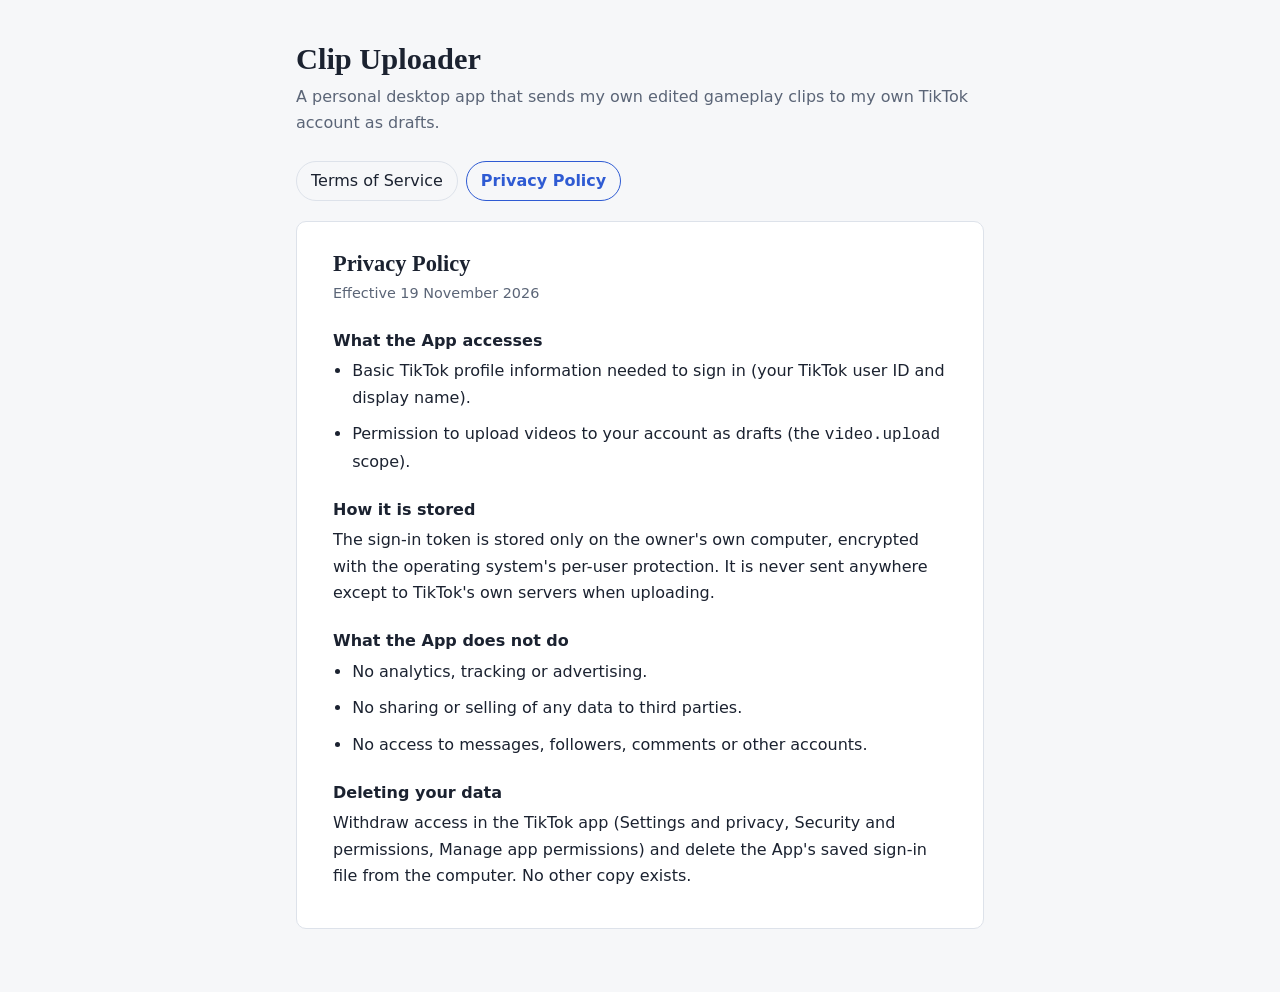
==== index.html @ be7443e2 "Add files via upload" ====
<!doctype html>
<html lang="en">
<head>
<meta charset="utf-8">
<meta name="viewport" content="width=device-width, initial-scale=1">
<title>Clip Uploader Privacy Policy</title>
<link rel="stylesheet" href="../style.css">
</head>
<body>
<div class="wrap">
  <h1>Clip Uploader</h1>
  <p class="sub">A personal desktop app that sends my own edited gameplay clips to my own TikTok account as drafts.</p>
  <nav>
    <a href="../terms/">Terms of Service</a>
    <a href="../privacy/" aria-current="page">Privacy Policy</a>
  </nav>
  <article>
    <h2>Privacy Policy</h2>
    <p class="eff">Effective 19 November 2026</p>
    <h3>What the App accesses</h3>
    <ul>
      <li>Basic TikTok profile information needed to sign in (your TikTok user ID and display name).</li>
      <li>Permission to upload videos to your account as drafts (the <code>video.upload</code> scope).</li>
    </ul>
    <h3>How it is stored</h3>
    <p>The sign-in token is stored only on the owner's own computer, encrypted with the operating system's per-user protection. It is never sent anywhere except to TikTok's own servers when uploading.</p>
    <h3>What the App does not do</h3>
    <ul>
      <li>No analytics, tracking or advertising.</li>
      <li>No sharing or selling of any data to third parties.</li>
      <li>No access to messages, followers, comments or other accounts.</li>
    </ul>
    <h3>Deleting your data</h3>
    <p>Withdraw access in the TikTok app (Settings and privacy, Security and permissions, Manage app permissions) and delete the App's saved sign-in file from the computer. No other copy exists.</p>
  </article>
</div>
</body>
</html>
---- style.css ----
:root {
  --bg: #f6f7f9; --surface: #ffffff; --fg: #1b2230; --muted: #5b6577; --line: #dde2ea; --accent: #2f5bd3;
  color-scheme: light;
}
@media (prefers-color-scheme: dark) {
  :root { --bg: #12161d; --surface: #191f29; --fg: #e6eaf1; --muted: #9aa5b6; --line: #2a3240; --accent: #8fb0ff; color-scheme: dark; }
}
* { box-sizing: border-box; }
body { margin: 0; background: var(--bg); color: var(--fg); font: 16px/1.65 "Segoe UI", system-ui, -apple-system, sans-serif; }
.wrap { max-width: 720px; margin: 0 auto; padding: 40px max(16px, env(safe-area-inset-right, 0px)) 64px max(16px, env(safe-area-inset-left, 0px)); }
h1, h2 { font-family: Georgia, "Times New Roman", serif; line-height: 1.25; text-wrap: balance; }
h1 { font-size: 1.9rem; margin: 0 0 6px; }
.sub, .eff { color: var(--muted); }
.sub { margin: 0 0 24px; }
nav { display: flex; gap: 8px; flex-wrap: wrap; margin-bottom: 20px; }
nav a { color: var(--fg); text-decoration: none; padding: 6px 14px; border: 1px solid var(--line); border-radius: 999px; }
nav a[aria-current="page"] { border-color: var(--accent); color: var(--accent); font-weight: 600; }
a:focus-visible { outline: 2px solid var(--accent); outline-offset: 2px; }
article { background: var(--surface); border: 1px solid var(--line); border-radius: 10px; padding: 28px clamp(18px, 4vw, 36px); }
article h2 { font-size: 1.4rem; margin: 0 0 4px; }
article h3 { font-size: 1rem; margin: 22px 0 4px; }
article p, article li { margin: 0 0 10px; }
article ul { padding-left: 1.2em; margin: 0 0 10px; }
.eff { font-size: .9rem; margin-bottom: 16px; }
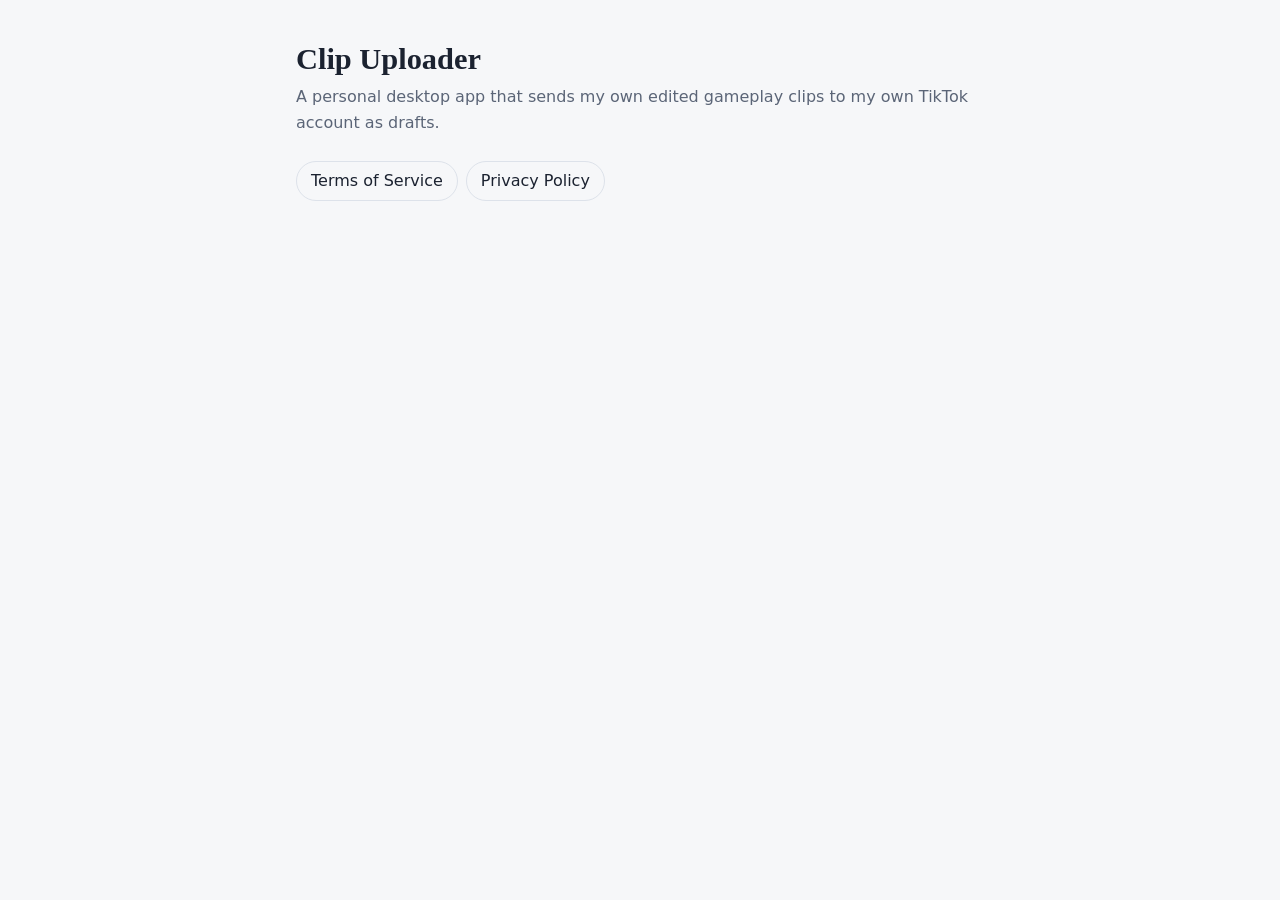
==== commit 799a1d27: "Update index.html" ====
--- a/index.html
+++ b/index.html
@@ -1,38 +1,19 @@
-<!doctype html>
+﻿<!doctype html>
 <html lang="en">
 <head>
 <meta charset="utf-8">
 <meta name="viewport" content="width=device-width, initial-scale=1">
-<title>Clip Uploader Privacy Policy</title>
-<link rel="stylesheet" href="../style.css">
+<title>Clip Uploader</title>
+<link rel="stylesheet" href="style.css">
 </head>
 <body>
 <div class="wrap">
   <h1>Clip Uploader</h1>
   <p class="sub">A personal desktop app that sends my own edited gameplay clips to my own TikTok account as drafts.</p>
   <nav>
-    <a href="../terms/">Terms of Service</a>
-    <a href="../privacy/" aria-current="page">Privacy Policy</a>
+    <a href="terms.html">Terms of Service</a>
+    <a href="privacy.html">Privacy Policy</a>
   </nav>
-  <article>
-    <h2>Privacy Policy</h2>
-    <p class="eff">Effective 19 November 2026</p>
-    <h3>What the App accesses</h3>
-    <ul>
-      <li>Basic TikTok profile information needed to sign in (your TikTok user ID and display name).</li>
-      <li>Permission to upload videos to your account as drafts (the <code>video.upload</code> scope).</li>
-    </ul>
-    <h3>How it is stored</h3>
-    <p>The sign-in token is stored only on the owner's own computer, encrypted with the operating system's per-user protection. It is never sent anywhere except to TikTok's own servers when uploading.</p>
-    <h3>What the App does not do</h3>
-    <ul>
-      <li>No analytics, tracking or advertising.</li>
-      <li>No sharing or selling of any data to third parties.</li>
-      <li>No access to messages, followers, comments or other accounts.</li>
-    </ul>
-    <h3>Deleting your data</h3>
-    <p>Withdraw access in the TikTok app (Settings and privacy, Security and permissions, Manage app permissions) and delete the App's saved sign-in file from the computer. No other copy exists.</p>
-  </article>
 </div>
 </body>
 </html>
